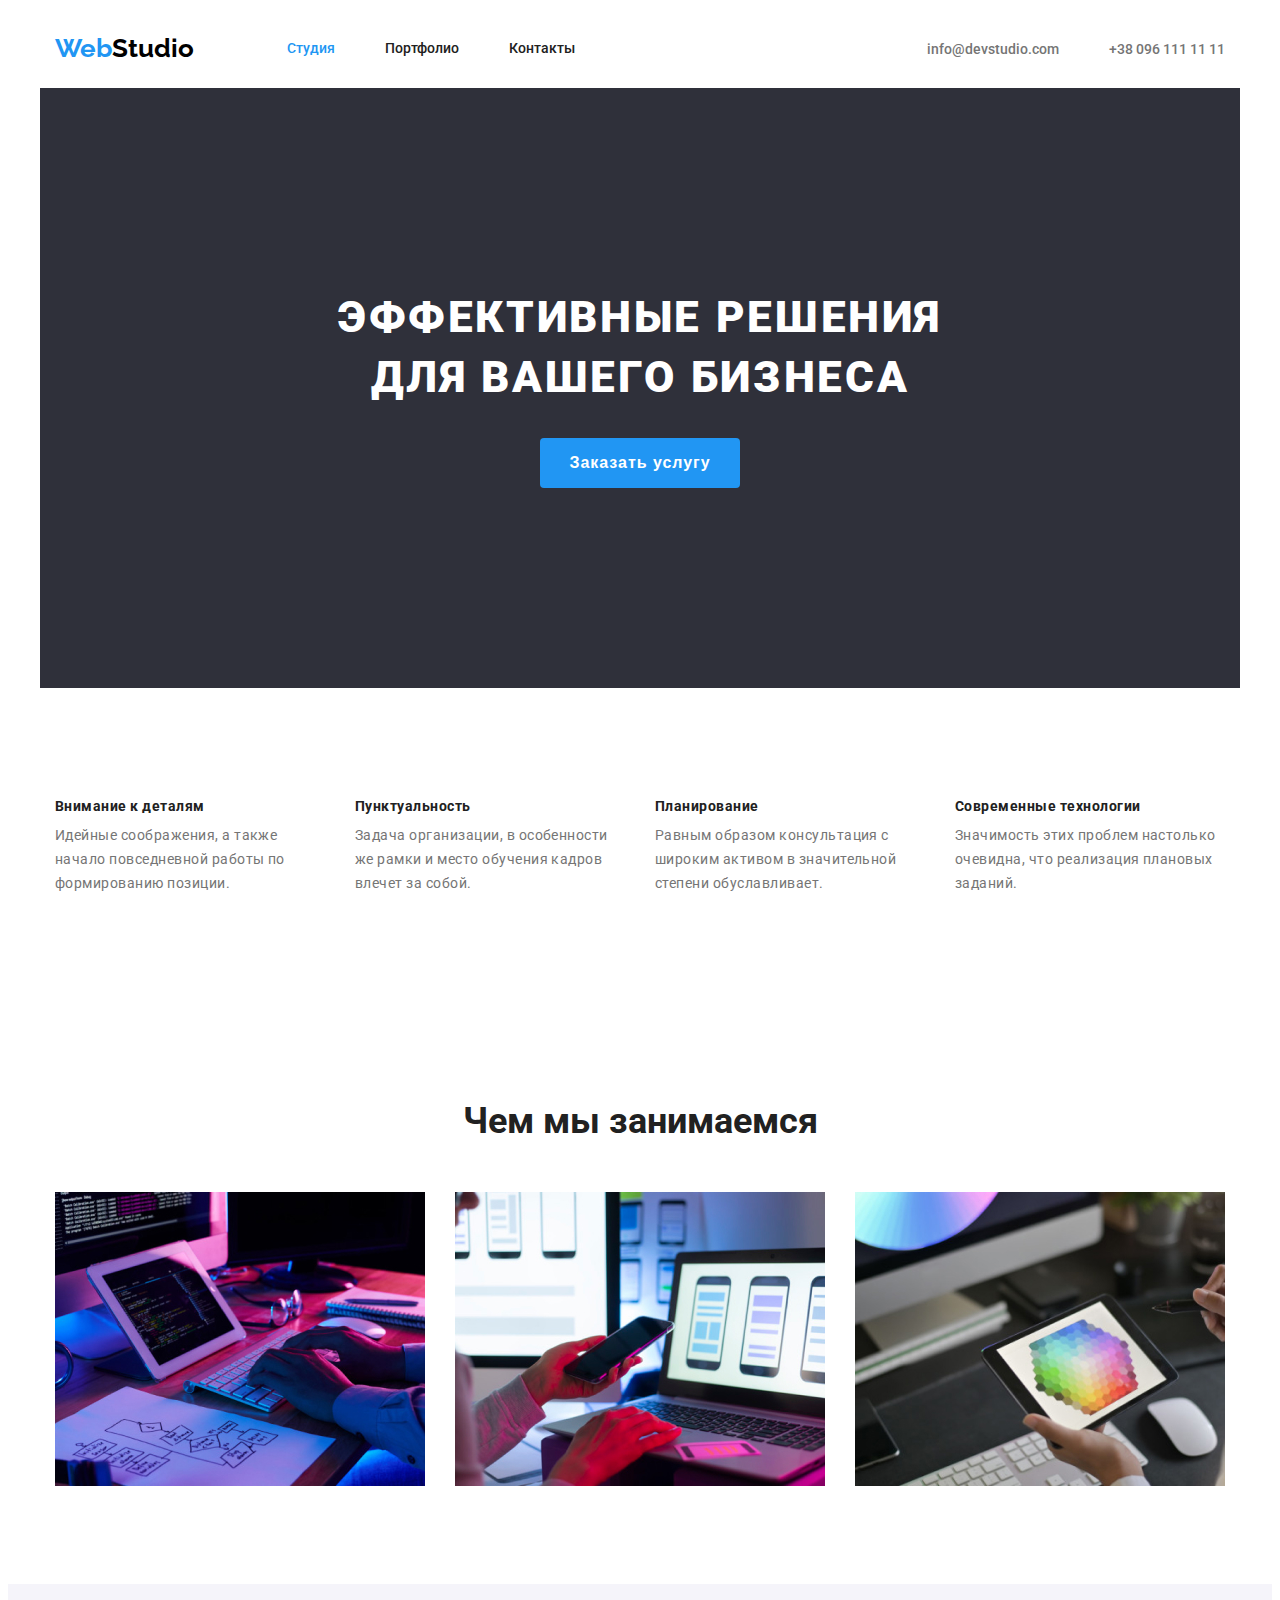
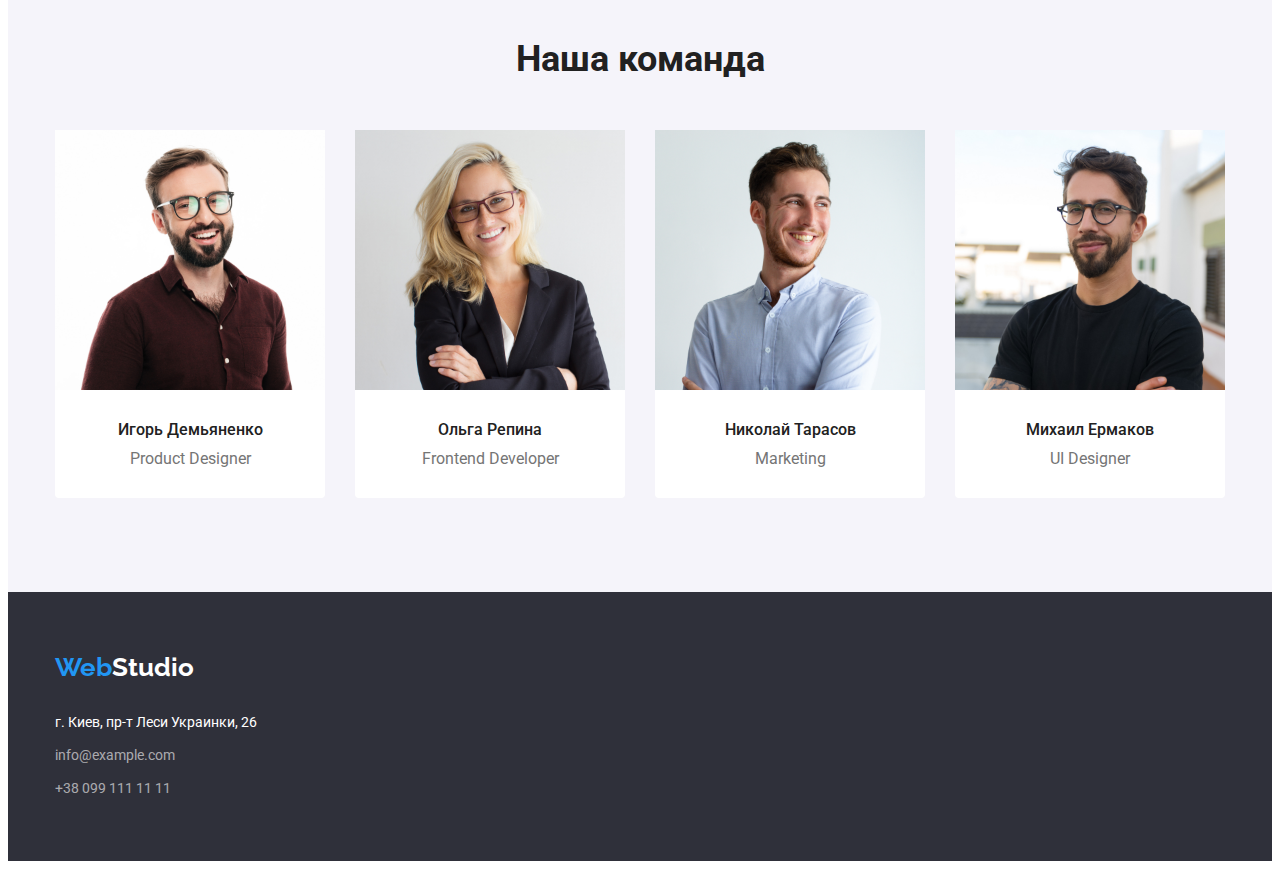
==== index.html @ 8bc93c3b "hw03ver6submit02" ====
<!DOCTYPE html>
<html lang="en">
<head>
    <meta charset="UTF-8">
    <meta name="viewport" content="width=device-width, initial-scale=1.0">
    <title>Document</title>
    <link rel="preconnect" href="https://fonts.gstatic.com">
    <link
        href="https://fonts.googleapis.com/css2?family=Raleway:wght@700&family=Roboto:wght@400;500;700;900&display=swap"
        rel="stylesheet">
    <link rel="stylesheet" href="./css/normalize.css" />
    <link rel="stylesheet" href="./css/styles.css" />
</head>
<body>
 <header>
     <div class="container one">
        <nav class="navbox">      
                <a href="/"><span class="logo-web">Web</span><span class="logo-studio">Studio</span></a>
                <ul class="nav marginzero">
                    <li>
                        <a href="./index.html" class="link-current">
                        Студия
                        </a>
                    </li>
                    <li>
                        <a href="./portfolio.html">
                            Портфолио
                        </a>
                    </li>
                    <li>
                        <a href="">
                            Контакты
                        </a>
                    </li>
                </ul>
                <ul class="nav-mail-tel">
                    <li>
                        <a href="mailto:info@devstudio.com">
                            info@devstudio.com
                        </a>
                    </li>
                    <li>
                        <a href="tel:+380961111111">            
                            +38 096 111 11 11
                        </a>
                    </li>
                </ul>
        </nav>
    </div>
 </header> 
 
 <main>
    <section class="hero centered">
        <div class="container heroorder">
            <h1 class="head-one">Эффективные решения для вашего бизнеса</h1>
            <button class="button-order">
                <span class="order"> Заказать услугу </span>
            </button>
        </div>
    </section>
    <section>
        <div class="container feature">
            <h2 class="hide">
                Особенности
            </h2>
            <ul class="specialty">
                <li class="item">
                    <h3>
                        Внимание к деталям
                    </h3>
                    <p>
                        Идейные соображения, а также начало повседневной работы по формированию позиции.
                    </p>
                </li>
                <li class="item">
                    <h3>
                        Пунктуальность
                    </h3>
                    <p>
                        Задача организации, в особенности же рамки и место обучения кадров влечет за собой.
                    </p>
                </li>
                <li class="item">
                    <h3>
                        Планирование
                    </h3>
                    <p>
                        Равным образом консультация с широким активом в значительной степени обуславливает.
                    </p>
                </li>
                <li class="item">
                    <h3>
                        Современные технологии
                    </h3>
                    <p>
                        Значимость этих проблем настолько очевидна, что реализация плановых заданий.
                    </p>
                </li>
            </ul>
        </div>
    </section>
    <section>
        <div class="container">
            <h2 class="headtwo centered">
                Чем мы занимаемся
            </h2> 
            <ul class="ourwork">
                <li class="item">
                    <img src="./images/img1.jpg" alt="разработка алгоритма" width="370"/>
                </li>
                
                <li class="item">
                    <img src="./images/img2.jpg" alt="интеграция с андроид" width="370"/>
                </li>
                
                <li class="item">
                    <img src="./images/img3.jpg" alt="разработка дизайна" width="370"/>
                </li>
                
            </ul> 
        </div>
    </section>
    <section class="team centered">
        <div class="container divpeople">
            <h2 class="headtwo-team">
                Наша команда
            </h2>
            <ul class="people">
                <li class="item">
                    <img src="./images/people1.jpg" alt="фото Игорь Демьяненко" width="270"/>
                    <h3>Игорь Демьяненко</h3>
                    <p>Product Designer</p>
                </li>
                <li class="item">
                    <img src="./images/people2.jpg" alt="фото Ольга Репина" width="270"/> 
                    <h3>Ольга Репина</h3>
                    <p>Frontend Developer</p>
                </li>
                <li class="item">
                    <img src="./images/people3.jpg" alt="фото Николай Тарасов" width="270"/>
                    <h3>Николай Тарасов</h3>
                    <p>Marketing</p>
                </li>
                <li class="item">
                    <img src="./images/people4.jpg" alt="фото Михаил Ермаков" width="270"/>
                    <h3>Михаил Ермаков</h3>
                    <p>UI Designer</p>
                </li>
            </ul>
        </div>
    </section>
    </main>
    <footer>
        <div class="container">
            <a href="/" class="logo"><span class="logo-web">Web</span><span class="logo-studiotwo">Studio</span></a>
            <address>
                <ul class="address-footer">
                    <li>
                        <a href="#">г. Киев, пр-т Леси Украинки, 26</a>
                    </li>
                    <li>
                        <a class="address-mail-tel" href="mailto:info@example.com">
                            info@example.com
                        </a>
                    </li>
                    <li>
                        <a class="address-mail-tel" href="tel:+380991111111">
                            +38 099 111 11 11
                        </a>
                    </li>
                </ul>
            </address>
        </div>
    </footer>
</body>
</html>
---- css/styles.css ----
:root {
  --primary-text-color: #212121;
  --logo-accent-header: #000000;
  --accent-color: #2196f3;
  --logo-accent-footer: #ffffff;
  --secondary-text-color: #757575;
  --contacts-color-footer: rgba(255, 255, 255, 0.6);
}

/*---tune-up---*/
/** {
          outline: 2px solid tomato;*/
/*---tune-up---*/
body {
  background-color: var(--logo-accent-footer);
  color: var(--logo-accent-header);
  font-family: Roboto, sans-serif;
}
a {
  text-decoration: none;
  font-style: normal;
}
.logo-web,
.logo-studio,
.logo-studiotwo {
  font-family: Raleway, sans-serif;
}
.logo-web {
  font-size: 26px;
  font-weight: 700;
  color: var(--accent-color);
}
.logo-studio {
  font-size: 26px;
  font-weight: 700;
  color: var(--logo-accent-header);
}
.logo-studiotwo {
  font-size: 26px;
  font-weight: 700;
  color: var(--logo-accent-footer);
}
.nav {
  display: block;
  display: flex;
  padding-left: 0;
  margin-left: 93px;
}
.nav a {
  display: block;
  margin-top: 32px;
  margin-bottom: 32px;
}
.link-current .nav-mail-tel {
  font-family: Roboto sans-serif;
  font-style: normal;
  font-weight: 500;
  font-size: 14px;
  line-height: 16px;
  letter-spacing: 0.02em;
}
.navbox > a {
  display: block;
}
.nav li:not(:last-child) {
  margin-right: 50px;
}
.nav-mail-tel {
  margin: 0;
  padding: 0;
  display: flex;
  margin-left: auto;
}
.nav-mail-tel li:not(:last-child) {
  margin-right: 50px;
}
.nav a {
  font-size: 14px;
  font-weight: 500;
  color: var(--primary-text-color);
}
.nav-mail-tel a {
  font-size: 14px;
  font-weight: 500;
  color: var(--secondary-text-color);
}
.nav a:hover {
  color: var(--accent-color);
}
.nav-mail-tel a:hover {
  color: var(--accent-color);
}
ul {
  list-style: none;
}
nav .link-current {
  color: var(--accent-color);
}
.centered {
  text-align: center;
}
.heroorder {
  display: block;
  display: flex;
  height: 600px;
  flex-direction: column;
  background-color: #2f303a;
}
.head-one {
  text-transform: uppercase;
  letter-spacing: 2.64px;
  display: block;
  display: flex;
  flex-direction: column;
  width: 696px;
  height: 120px;
  margin-top: 200px;
  margin-bottom: 0;
  margin-left: auto;
  margin-right: auto;
  font-size: 44px;
  font-weight: 900;
  color: white;
  line-height: 1.36;
}
.order {
  text-align: center;
  font-size: 16px;
  font-weight: 700;
  letter-spacing: 0.06em;
  color: white;
  line-height: 1.88;
}
.button-order {
  display: block;
  background: var(--accent-color);
  border-radius: 4px;
  border: 1px solid transparent;
  padding: 0;
  width: 200px;
  height: 50px;
  margin-left: auto;
  margin-right: auto;
  margin-top: 30px;
}
.feature {
  padding: 94px 215px;
}
.specialty {
  display: flex;
  flex-wrap: wrap;
  letter-spacing: 0.03em;
  margin-left: 15px;
  padding: 0;
}
.specialty .item {
  display: block;
  width: ((100% - 120px) / 4);
  width: 270px;
  margin-right: 30px;
}
.specialty .item:nth-child(4n) {
  margin-right: 0;
}
.specialty h3 {
  font-size: 14px;
  font-weight: 700;
  color: var(--primary-text-color);
  margin-top: 0;
  margin-bottom: 0;
}
.specialty p {
  font-size: 14px;
  font-weight: 400;
  color: var(--secondary-text-color);
  line-height: 1.71;
  margin-top: 10px;
  margin-bottom: 0;
}
.headtwo {
  display: block;
  margin-top: 94px;
  margin-bottom: 0;
  padding: 0;
  font-size: 36px;
  font-weight: 700;
  color: var(--primary-text-color);
}
.headtwo-team {
  display: block;
  margin-top: 94px;
  margin-bottom: 0;
  padding: 54px 0 0 0;
  font-size: 36px;
  font-weight: 700;
  color: var(--primary-text-color);
}
.ourwork {
  display: block;
  display: flex;
  margin: 50px 15px 0 15px;
  padding: 0;
  width: ((100% - 90px) / 3);
}
.ourwork .item {
  display: block;
  margin-right: 30px;
}
.ourwork .item:nth-child(3n) {
  margin-right: 0;
}

.marginzero {
  margin-top: 0;
  margin-bottom: 0;
}

.people {
  display: block;
  display: flex;
  padding: 0 15px;
  margin-top: 50px;
  padding-bottom: 94px;
  flex-wrap: wrap;
  margin-bottom: 0;
}
.people .item {
  display: block;
  display: flex;
  border-radius: 0 0 4px 4px;
  width: 270px;
  flex-direction: column;
  flex-wrap: wrap;
  background-color: var(--logo-accent-footer);
  margin-right: 30px;
}
.people .item:nth-child(4n) {
  margin-right: 0;
}
.people h3 {
  text-align: center;
  font-size: 16px;
  font-weight: 500;
  color: var(--primary-text-color);
  margin-top: 30px;
  margin-bottom: 0;
}
.people p {
  text-align: center;
  font-size: 16px;
  font-weight: 400;
  color: var(--secondary-text-color);
  margin-top: 10px;
  margin-bottom: 30px;
}
.logo {
  display: inline-block;
  margin-top: 60px;
  margin-bottom: 0;
  margin-left: 15px;
}
.address-footer {
  display: inline-block;
  margin-top: 20px;
  margin-bottom: 60px;
  margin-left: 15px;
  padding: 0;
}
.address-footer a {
  font-size: 14px;
  font-weight: 400;
  color: var(--logo-accent-footer);
  line-height: 1.71;
}
.address-footer .address-mail-tel {
  color: var(--contacts-color-footer);
}
.address-footer a:hover {
  color: var(--accent-color);
}
.address-footer li {
  margin-top: 9px;
}
.filter-portfolio ul {
  display: flex;
  justify-content: center;
  padding: 0;
}
.filter-portfolio button {
  margin-right: 8px;
  border-style: none;
  color: var(--primary-text-color);
  background-color: #f5f4fa;
  border-radius: 4px;
  padding: 6px 22px 6px 22px;
  letter-spacing: 0.03em;
}
#last-button {
  margin-right: 0;
}
.filter-portfolio button:hover {
  background-color: var(--accent-color);
  color: var(--logo-accent-footer);
  box-shadow: 0px 3px 1px rgba(0, 0, 0, 0.1), 0px 1px 2px rgba(0, 0, 0, 0.08),
    0px 2px 2px rgba(0, 0, 0, 0.12);
}
.button-portf {
  display: inline-block;
  font-family: Roboto, sans-serif;
  font-size: 16px;
  font-weight: 500;
  line-height: 26px;
  letter-spacing: 0.5px;
}
.hide {
  display: none;
  margin: 0;
}
.portf {
  display: block;
  flex-wrap: wrap;
  margin-top: 34px;
  margin-bottom: 0;
}
.portf-portf {
  padding: 0;
  display: block;
  display: flex;
  flex-wrap: wrap;
  margin: 0 15px 0 15px;
}
.portf-portf .item {
  display: block;
  display: flex;
  width: ((100% -60px) / 3);
  flex-wrap: wrap;
  margin-right: 30px;
  margin-bottom: 30px;
}
.portf-portf .item:nth-child(3n) {
  margin-right: 0;
}
.portf-portf .item:nth-last-child(-n + 3) {
  margin-bottom: 0;
}

.portf-portf h2 {
  font-size: 18px;
  font-weight: 700;
  color: var(--primary-text-color);
  line-height: 2;
  display: block;
  margin-top: 20px;
  margin-bottom: 0;
}
.portf-portf p {
  font-size: 16px;
  font-weight: 400;
  color: var(--secondary-text-color);
  line-height: 1.88;
  display: block;
  margin-top: 4px;
  margin-bottom: 0;
}

a:focus {
  color: var(--accent-color);
}
footer {
  background-color: #2f303a;
}
.team {
  background-color: #f5f4fa;
}
.navbox {
  display: flex;
  padding-left: 15px;
  padding-right: 15px;
  align-items: center;
  justify-content: space-between;
}
.container {
  width: 1200px;
  margin-left: auto;
  margin-right: auto;
  padding-left: 0;
  padding-right: 0;
  /*outline: 2px solid tomato;*/
}
.container .one {
  display: block;
  display: flex;
}
.main {
  margin-top: 94px;
  margin-bottom: 94px;
}
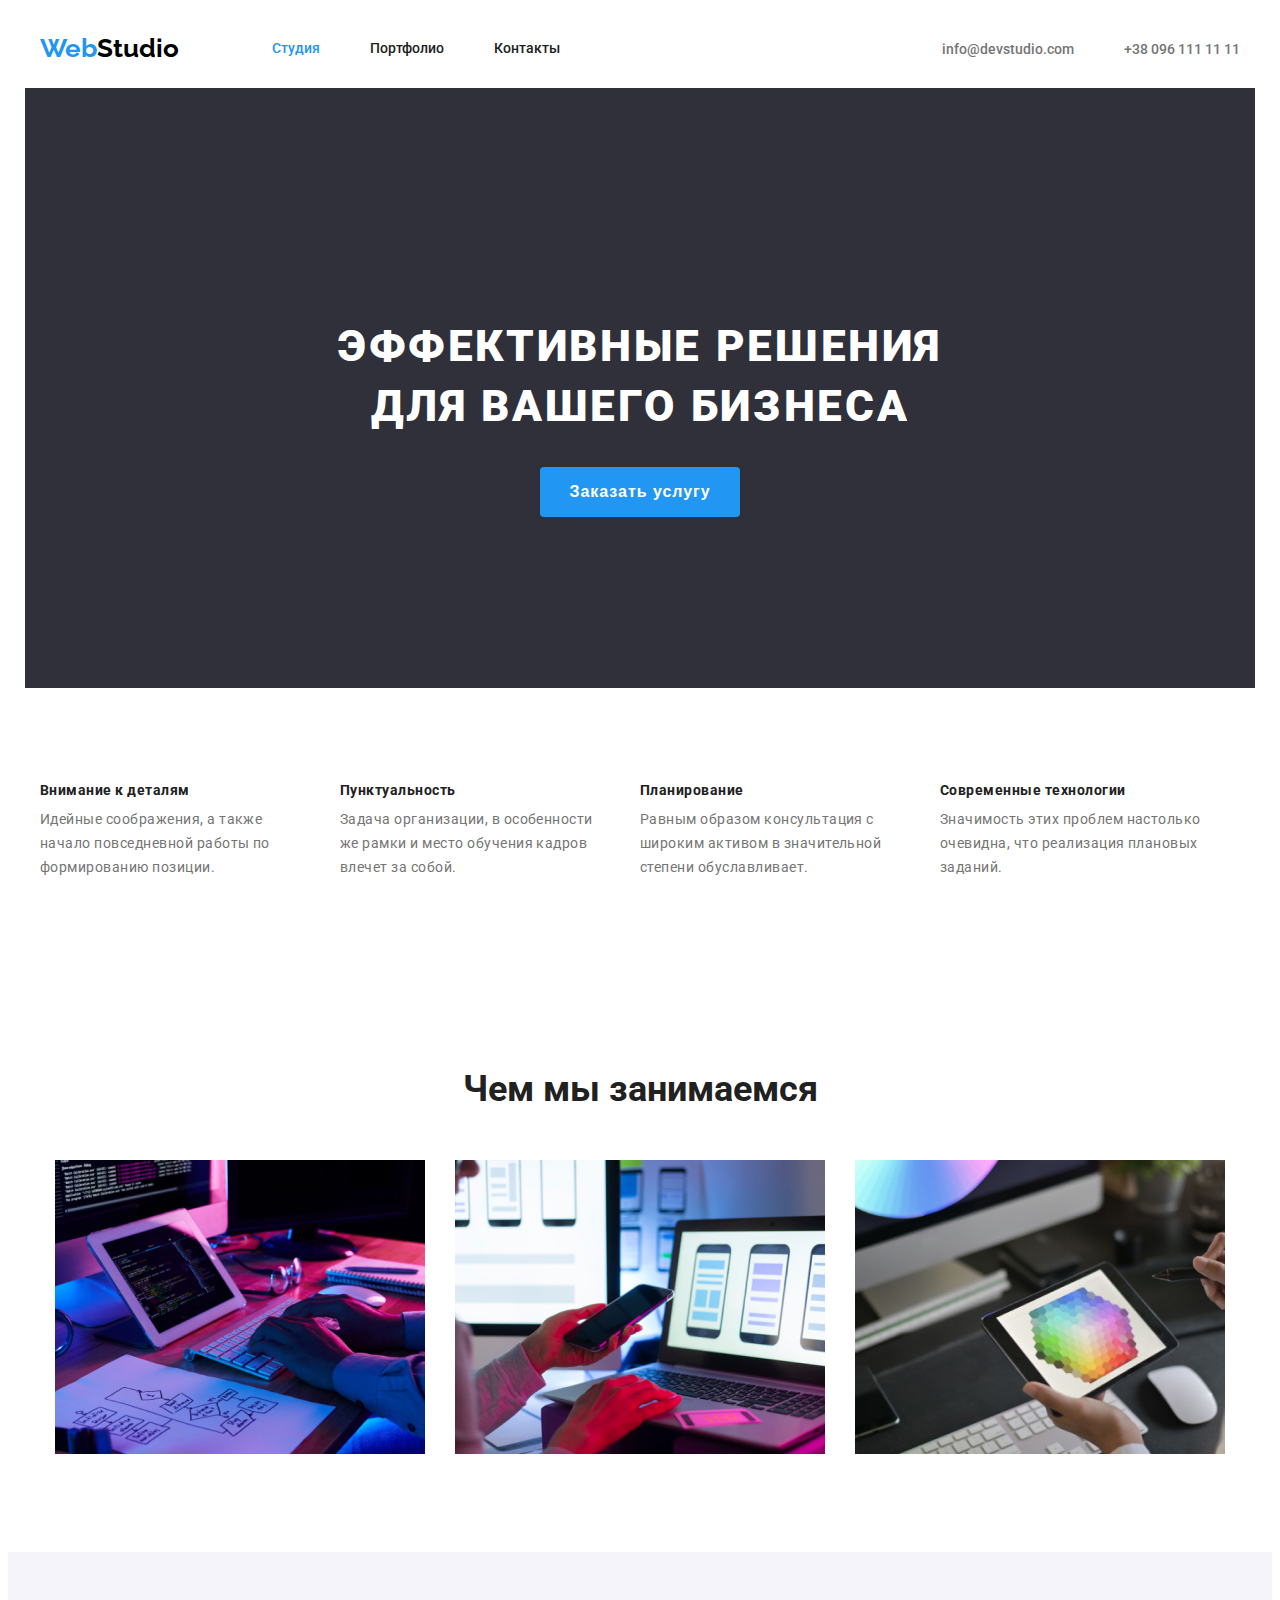
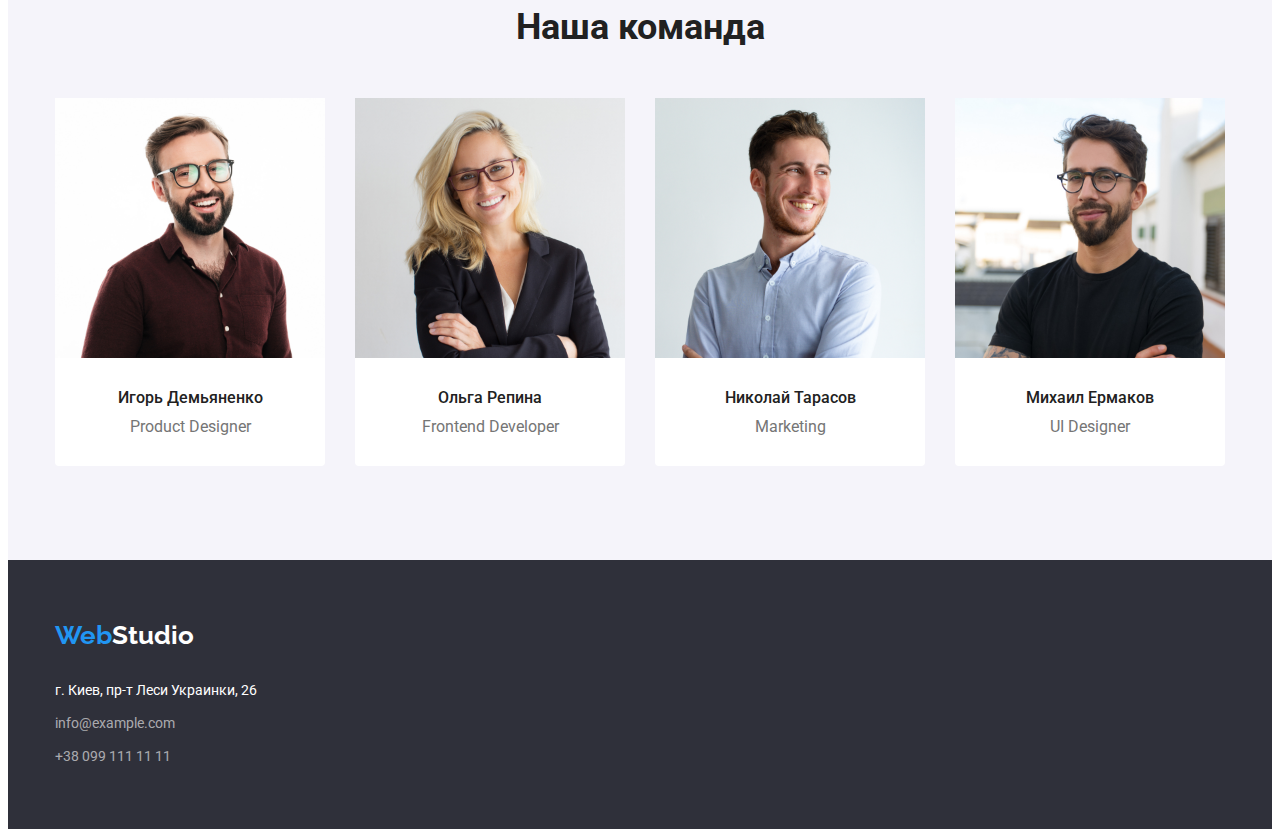
==== commit 856725df: "hw03ver7submit03" ====
--- a/index.html
+++ b/index.html
@@ -54,7 +54,7 @@
         <div class="container heroorder">
             <h1 class="head-one">Эффективные решения для вашего бизнеса</h1>
             <button class="button-order">
-                <span class="order"> Заказать услугу </span>
+               Заказать услугу
             </button>
         </div>
     </section>
--- a/css/styles.css
+++ b/css/styles.css
@@ -48,8 +48,8 @@
 }
 .nav a {
   display: block;
-  margin-top: 32px;
-  margin-bottom: 32px;
+  padding-top: 32px;
+  padding-bottom: 32px;
 }
 .link-current .nav-mail-tel {
   font-family: Roboto sans-serif;
@@ -114,7 +114,7 @@
   flex-direction: column;
   width: 696px;
   height: 120px;
-  margin-top: 200px;
+  padding-top: 200px;
   margin-bottom: 0;
   margin-left: auto;
   margin-right: auto;
@@ -123,16 +123,14 @@
   color: white;
   line-height: 1.36;
 }
-.order {
+.button-order {
+  display: block;
   text-align: center;
   font-size: 16px;
   font-weight: 700;
   letter-spacing: 0.06em;
   color: white;
   line-height: 1.88;
-}
-.button-order {
-  display: block;
   background: var(--accent-color);
   border-radius: 4px;
   border: 1px solid transparent;
@@ -144,13 +142,14 @@
   margin-top: 30px;
 }
 .feature {
-  padding: 94px 215px;
+  padding-top: 94px;
+  padding-bottom: 94px;
 }
 .specialty {
   display: flex;
   flex-wrap: wrap;
   letter-spacing: 0.03em;
-  margin-left: 15px;
+  margin: 0;
   padding: 0;
 }
 .specialty .item {
@@ -374,8 +373,8 @@
 }
 .navbox {
   display: flex;
-  padding-left: 15px;
-  padding-right: 15px;
+  padding-left: 0;
+  padding-right: 0;
   align-items: center;
   justify-content: space-between;
 }
@@ -383,8 +382,8 @@
   width: 1200px;
   margin-left: auto;
   margin-right: auto;
-  padding-left: 0;
-  padding-right: 0;
+  padding-left: 15px;
+  padding-right: 15px;
   /*outline: 2px solid tomato;*/
 }
 .container .one {
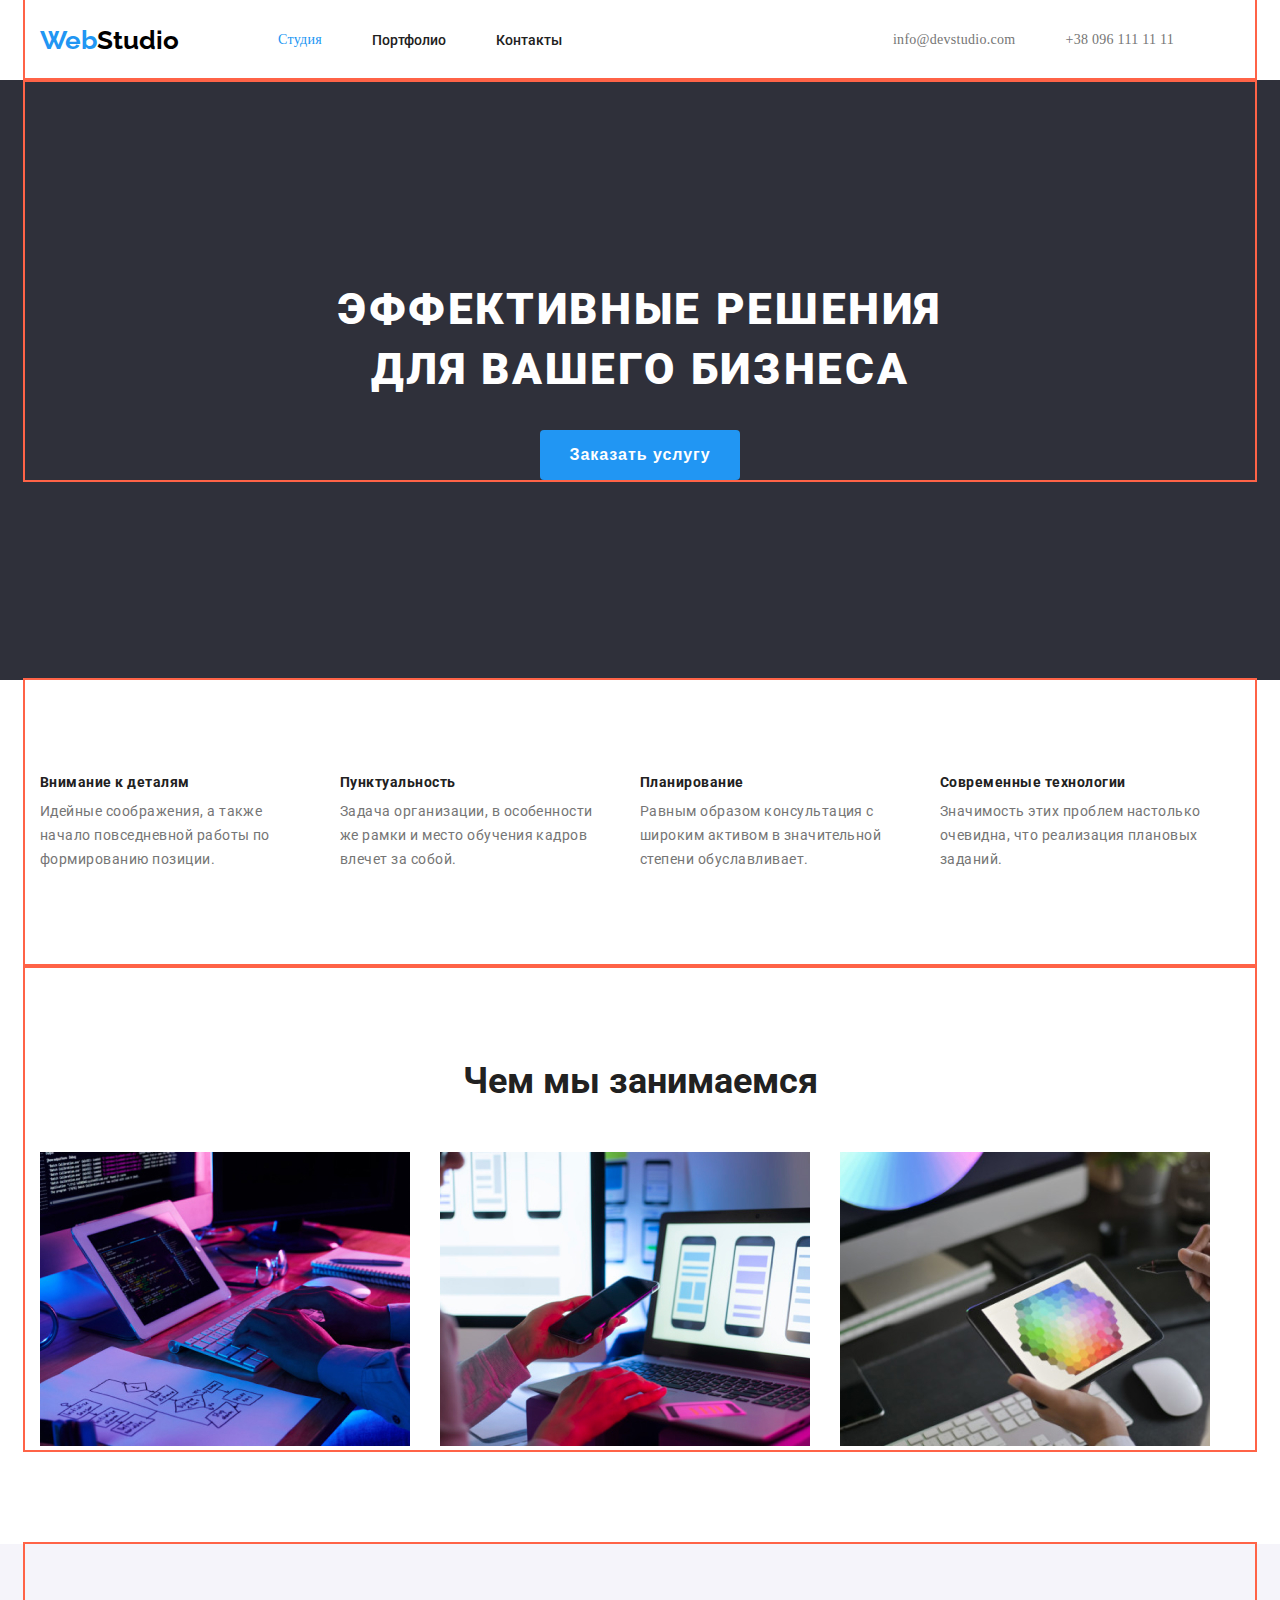
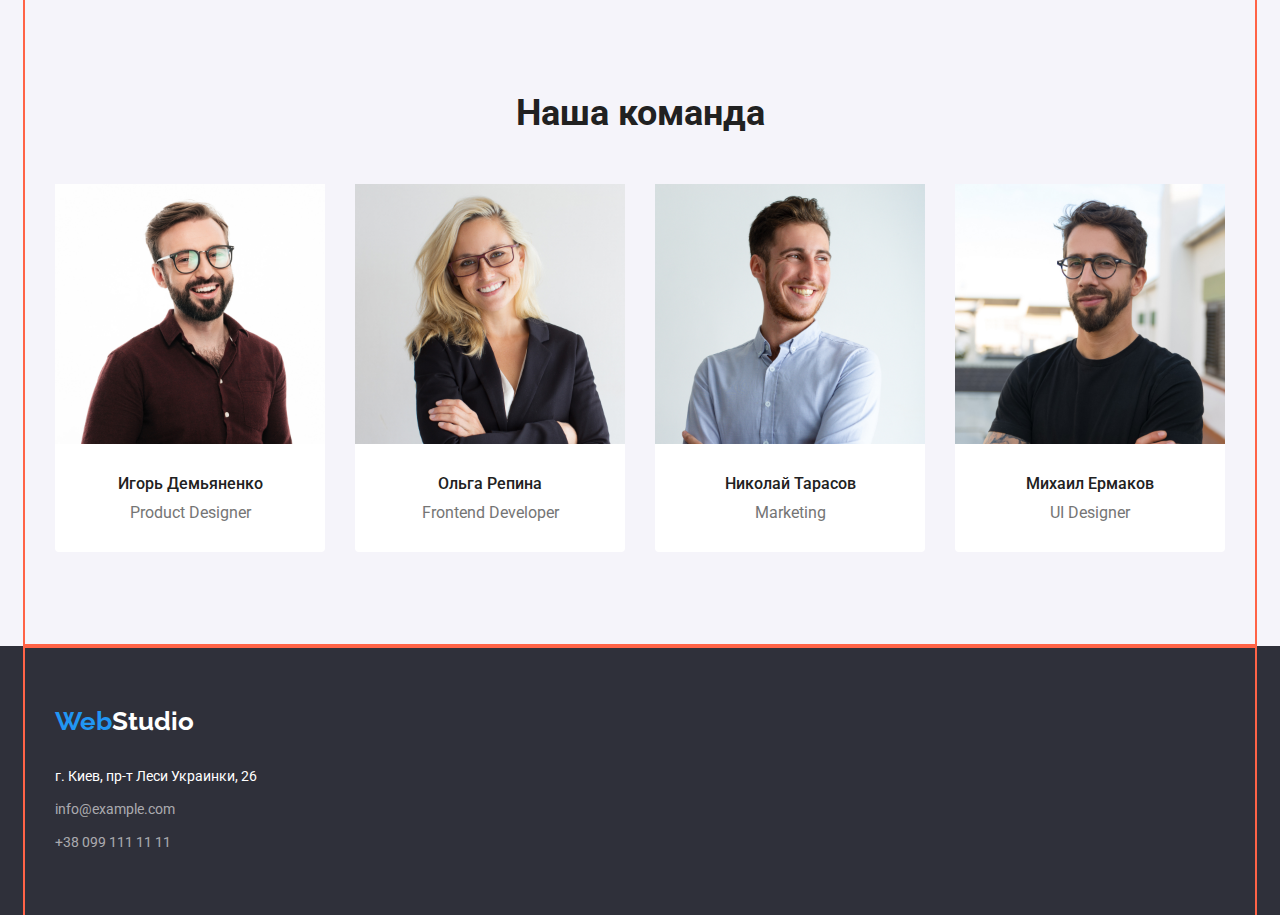
==== commit 6867f0d6: "hw03ver08submit04" ====
--- a/index.html
+++ b/index.html
@@ -14,7 +14,7 @@
 <body>
  <header>
      <div class="container one">
-        <nav class="navbox">      
+            <nav class="navbox">      
                 <a href="/"><span class="logo-web">Web</span><span class="logo-studio">Studio</span></a>
                 <ul class="nav marginzero">
                     <li>
@@ -33,19 +33,19 @@
                         </a>
                     </li>
                 </ul>
-                <ul class="nav-mail-tel">
-                    <li>
-                        <a href="mailto:info@devstudio.com">
-                            info@devstudio.com
-                        </a>
-                    </li>
-                    <li>
-                        <a href="tel:+380961111111">            
-                            +38 096 111 11 11
-                        </a>
-                    </li>
-                </ul>
-        </nav>
+            </nav>
+            <ul class="nav-mail-tel">
+                <li>
+                    <a href="mailto:info@devstudio.com">
+                        info@devstudio.com
+                    </a>
+                </li>
+                <li>
+                    <a href="tel:+380961111111">            
+                        +38 096 111 11 11
+                    </a>
+                </li>
+            </ul>
     </div>
  </header> 
  
@@ -100,7 +100,7 @@
         </div>
     </section>
     <section>
-        <div class="container">
+        <div class="container headtwo-div"> 
             <h2 class="headtwo centered">
                 Чем мы занимаемся
             </h2> 
--- a/css/styles.css
+++ b/css/styles.css
@@ -15,6 +15,7 @@
   background-color: var(--logo-accent-footer);
   color: var(--logo-accent-header);
   font-family: Roboto, sans-serif;
+  margin: 0;
 }
 a {
   text-decoration: none;
@@ -43,6 +44,8 @@
 .nav {
   display: block;
   display: flex;
+  /*width: 294px;
+  height: 16px;*/
   padding-left: 0;
   margin-left: 93px;
 }
@@ -51,25 +54,31 @@
   padding-top: 32px;
   padding-bottom: 32px;
 }
-.link-current .nav-mail-tel {
+.link-current,
+.nav-mail-tel {
   font-family: Roboto sans-serif;
   font-style: normal;
   font-weight: 500;
   font-size: 14px;
   line-height: 16px;
   letter-spacing: 0.02em;
+  margin-left: 0px;
 }
 .navbox > a {
   display: block;
+  width: 145px;
+  height: 31px;
 }
 .nav li:not(:last-child) {
   margin-right: 50px;
 }
 .nav-mail-tel {
-  margin: 0;
-  padding: 0;
-  display: flex;
-  margin-left: auto;
+  display: block;
+  display: flex;
+  width: 294px;
+  height: 16px;
+  margin-left: 331px;
+  padding: 0;
 }
 .nav-mail-tel li:not(:last-child) {
   margin-right: 50px;
@@ -100,21 +109,18 @@
   text-align: center;
 }
 .heroorder {
-  display: block;
-  display: flex;
+  padding-top: 200px;
+}
+.hero {
   height: 600px;
-  flex-direction: column;
   background-color: #2f303a;
 }
 .head-one {
   text-transform: uppercase;
   letter-spacing: 2.64px;
-  display: block;
-  display: flex;
-  flex-direction: column;
-  width: 696px;
-  height: 120px;
-  padding-top: 200px;
+  max-width: 696px;
+  /*padding-top: 200px;*/
+  margin-top: 0;
   margin-bottom: 0;
   margin-left: auto;
   margin-right: auto;
@@ -178,16 +184,19 @@
 }
 .headtwo {
   display: block;
-  margin-top: 94px;
+  margin-top: 0;
   margin-bottom: 0;
   padding: 0;
   font-size: 36px;
   font-weight: 700;
   color: var(--primary-text-color);
 }
+.headtwo-div {
+  padding-top: 94px;
+}
 .headtwo-team {
   display: block;
-  margin-top: 94px;
+  margin-top: 0;
   margin-bottom: 0;
   padding: 54px 0 0 0;
   font-size: 36px;
@@ -197,7 +206,7 @@
 .ourwork {
   display: block;
   display: flex;
-  margin: 50px 15px 0 15px;
+  margin: 50px 0 0 0;
   padding: 0;
   width: ((100% - 90px) / 3);
 }
@@ -213,7 +222,10 @@
   margin-top: 0;
   margin-bottom: 0;
 }
-
+.divpeople {
+  padding-top: 94px;
+  margin-top: 94px;
+}
 .people {
   display: block;
   display: flex;
@@ -372,11 +384,13 @@
   background-color: #f5f4fa;
 }
 .navbox {
-  display: flex;
+  display: block;
+  display: flex;
+  flex-direction: row;
   padding-left: 0;
   padding-right: 0;
   align-items: center;
-  justify-content: space-between;
+  /*justify-content: space-between;*/
 }
 .container {
   width: 1200px;
@@ -384,11 +398,13 @@
   margin-right: auto;
   padding-left: 15px;
   padding-right: 15px;
-  /*outline: 2px solid tomato;*/
-}
-.container .one {
-  display: block;
-  display: flex;
+  outline: 2px solid tomato;
+}
+.one {
+  display: block;
+  display: flex;
+  flex-direction: row;
+  align-items: center;
 }
 .main {
   margin-top: 94px;
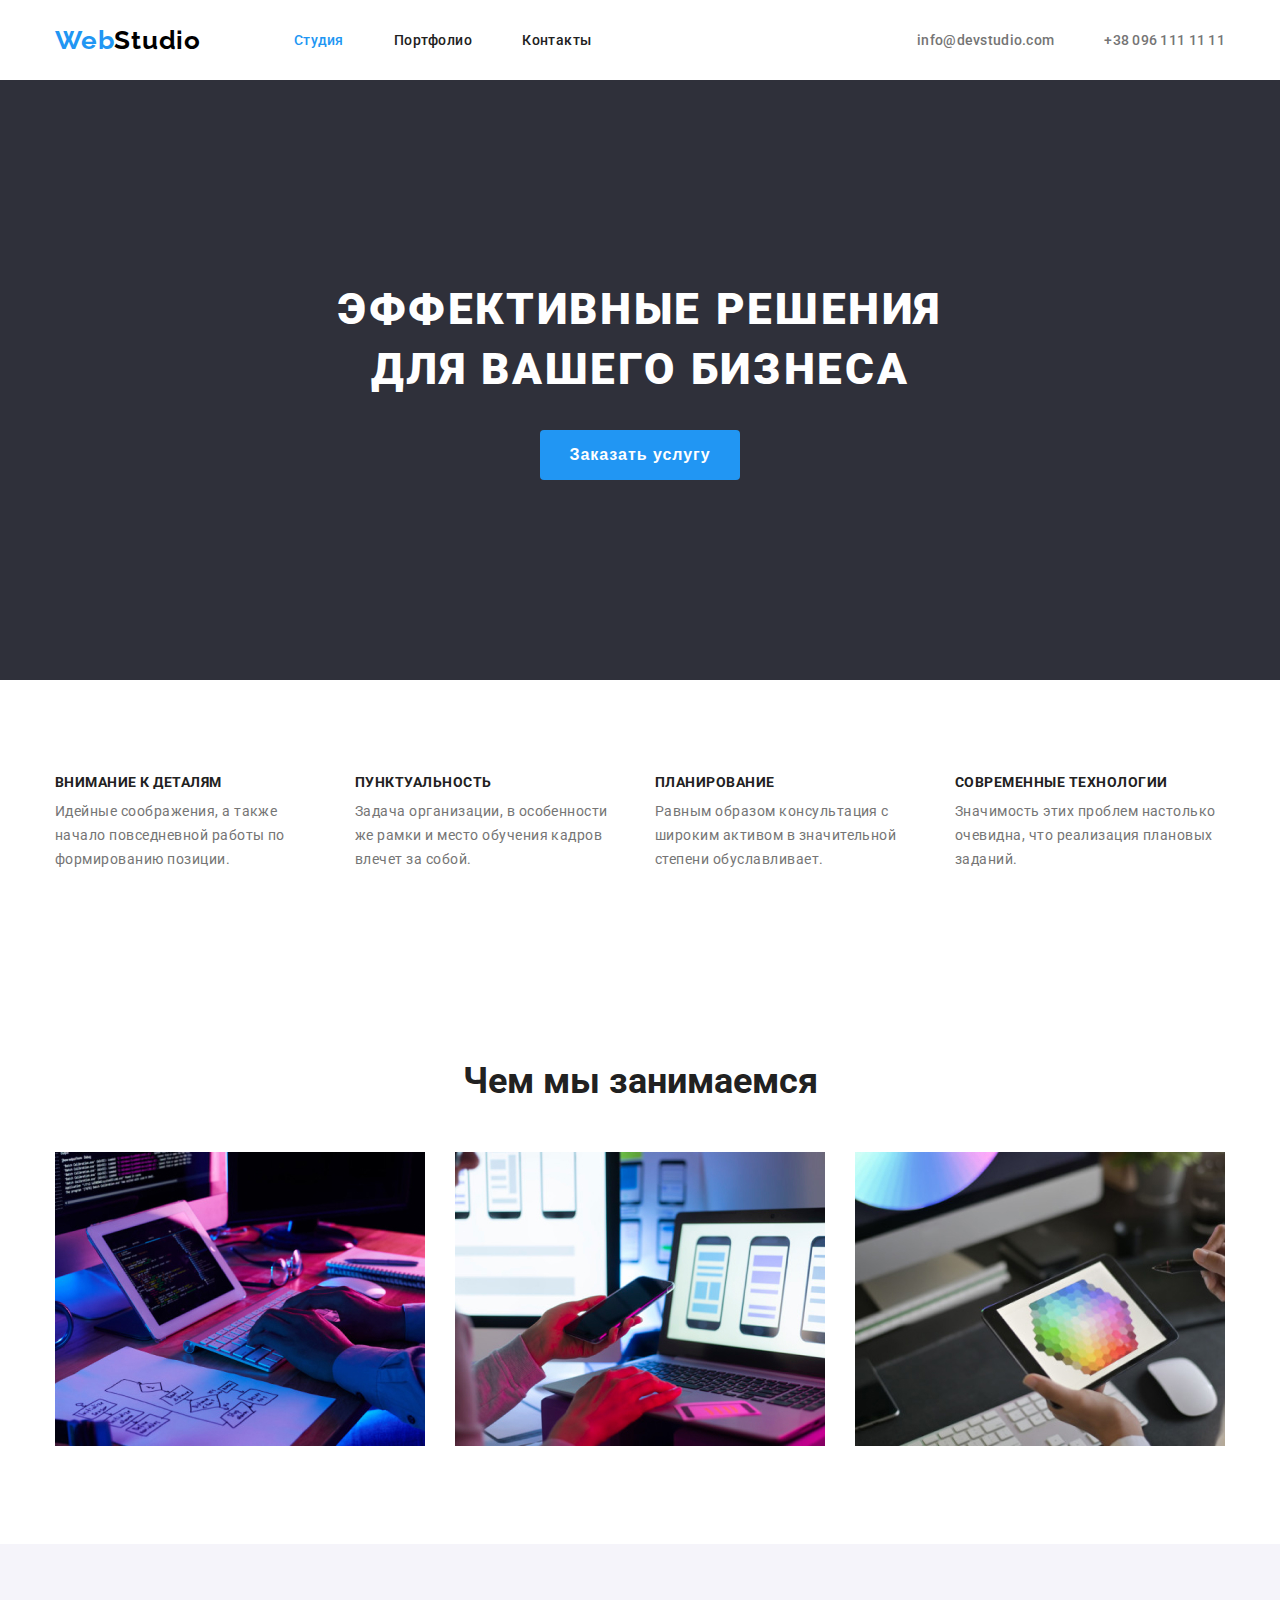
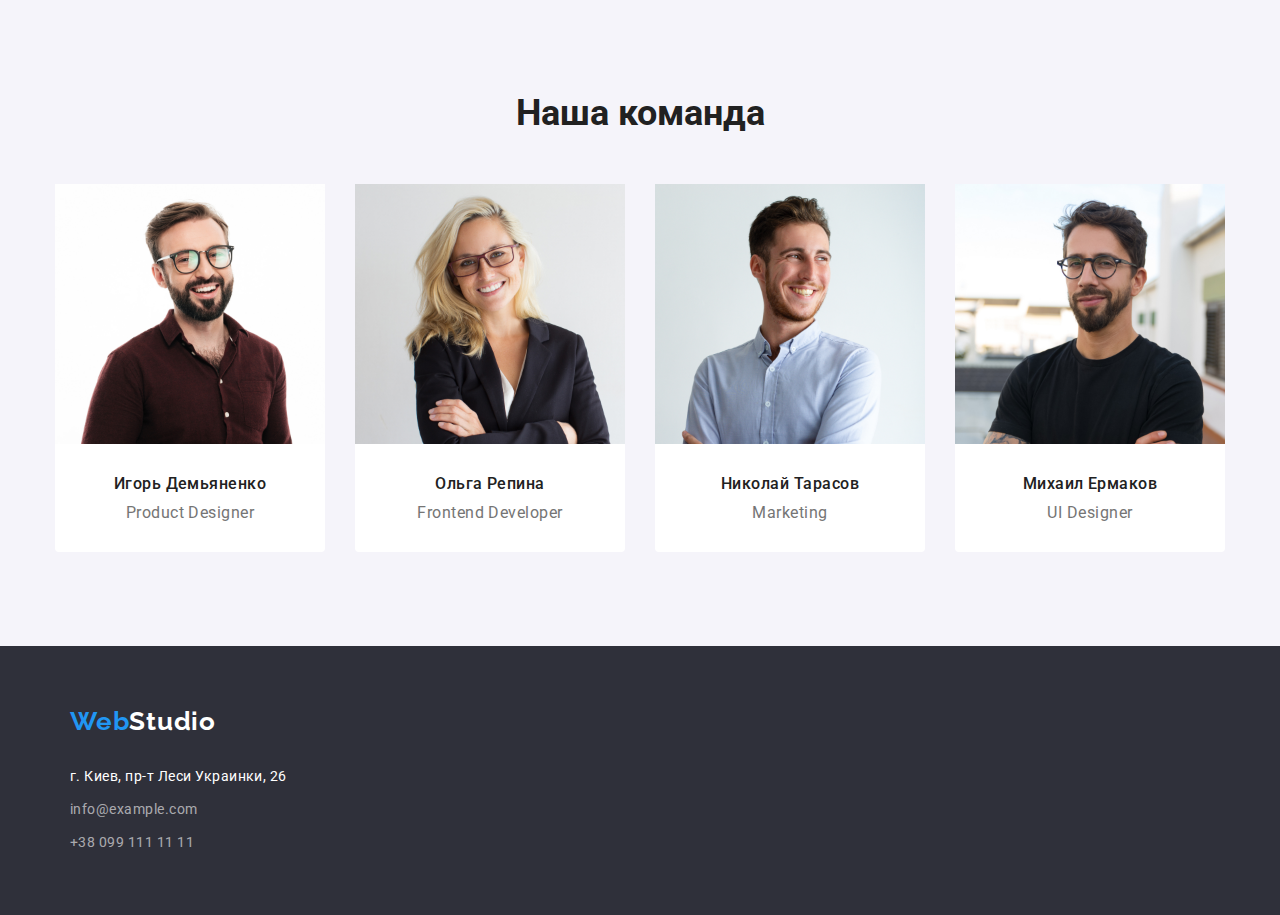
==== commit 61e85ff1: "hw03ver09submit05" ====
--- a/index.html
+++ b/index.html
@@ -34,19 +34,19 @@
                     </li>
                 </ul>
             </nav>
-            <ul class="nav-mail-tel">
-                <li>
-                    <a href="mailto:info@devstudio.com">
-                        info@devstudio.com
-                    </a>
-                </li>
-                <li>
-                    <a href="tel:+380961111111">            
-                        +38 096 111 11 11
-                    </a>
-                </li>
-            </ul>
-    </div>
+                <ul class="nav-mail-tel">
+                    <li>
+                        <a href="mailto:info@devstudio.com">
+                            info@devstudio.com
+                        </a>
+                    </li>
+                    <li>
+                        <a href="tel:+380961111111">            
+                            +38 096 111 11 11
+                        </a>
+                    </li>
+                </ul>
+     </div>
  </header> 
  
  <main>
--- a/css/styles.css
+++ b/css/styles.css
@@ -8,7 +8,7 @@
 }
 
 /*---tune-up---*/
-/** {
+/* {
           outline: 2px solid tomato;*/
 /*---tune-up---*/
 body {
@@ -25,6 +25,7 @@
 .logo-studio,
 .logo-studiotwo {
   font-family: Raleway, sans-serif;
+  letter-spacing: 0.03em;
 }
 .logo-web {
   font-size: 26px;
@@ -48,6 +49,7 @@
   height: 16px;*/
   padding-left: 0;
   margin-left: 93px;
+  letter-spacing: 0.03em;
 }
 .nav a {
   display: block;
@@ -56,7 +58,7 @@
 }
 .link-current,
 .nav-mail-tel {
-  font-family: Roboto sans-serif;
+  font-family: Roboto, sans-serif;
   font-style: normal;
   font-weight: 500;
   font-size: 14px;
@@ -64,20 +66,16 @@
   letter-spacing: 0.02em;
   margin-left: 0px;
 }
-.navbox > a {
-  display: block;
-  width: 145px;
-  height: 31px;
-}
 .nav li:not(:last-child) {
   margin-right: 50px;
 }
 .nav-mail-tel {
   display: block;
   display: flex;
-  width: 294px;
-  height: 16px;
-  margin-left: 331px;
+  letter-spacing: 0.02em;
+  margin-left: auto;
+  margin-top: 0;
+  margin-bottom: 0;
   padding: 0;
 }
 .nav-mail-tel li:not(:last-child) {
@@ -110,6 +108,7 @@
 }
 .heroorder {
   padding-top: 200px;
+  letter-spacing: 0.06em;
 }
 .hero {
   height: 600px;
@@ -150,6 +149,7 @@
 .feature {
   padding-top: 94px;
   padding-bottom: 94px;
+  letter-spacing: 0.03em;
 }
 .specialty {
   display: flex;
@@ -173,6 +173,7 @@
   color: var(--primary-text-color);
   margin-top: 0;
   margin-bottom: 0;
+  text-transform: uppercase;
 }
 .specialty p {
   font-size: 14px;
@@ -208,10 +209,11 @@
   display: flex;
   margin: 50px 0 0 0;
   padding: 0;
+}
+.ourwork .item {
+  display: block;
+  box-sizing: border-box;
   width: ((100% - 90px) / 3);
-}
-.ourwork .item {
-  display: block;
   margin-right: 30px;
 }
 .ourwork .item:nth-child(3n) {
@@ -229,15 +231,17 @@
 .people {
   display: block;
   display: flex;
-  padding: 0 15px;
+  padding: 0 0 94px 0;
   margin-top: 50px;
   padding-bottom: 94px;
   flex-wrap: wrap;
   margin-bottom: 0;
+  letter-spacing: 0.03em;
 }
 .people .item {
   display: block;
   display: flex;
+  box-sizing: border-box;
   border-radius: 0 0 4px 4px;
   width: 270px;
   flex-direction: column;
@@ -272,6 +276,7 @@
 }
 .address-footer {
   display: inline-block;
+  letter-spacing: 0.03em;
   margin-top: 20px;
   margin-bottom: 60px;
   margin-left: 15px;
@@ -321,7 +326,7 @@
   font-size: 16px;
   font-weight: 500;
   line-height: 26px;
-  letter-spacing: 0.5px;
+  letter-spacing: 0.03px;
 }
 .hide {
   display: none;
@@ -338,11 +343,12 @@
   display: block;
   display: flex;
   flex-wrap: wrap;
-  margin: 0 15px 0 15px;
+  margin: 0 0 0 0;
 }
 .portf-portf .item {
   display: block;
   display: flex;
+  box-sizing: border-box;
   width: ((100% -60px) / 3);
   flex-wrap: wrap;
   margin-right: 30px;
@@ -363,6 +369,7 @@
   display: block;
   margin-top: 20px;
   margin-bottom: 0;
+  letter-spacing: 0.06em;
 }
 .portf-portf p {
   font-size: 16px;
@@ -372,6 +379,7 @@
   display: block;
   margin-top: 4px;
   margin-bottom: 0;
+  letter-spacing: 0.03em;
 }
 
 a:focus {
@@ -393,12 +401,12 @@
   /*justify-content: space-between;*/
 }
 .container {
-  width: 1200px;
+  width: 1170px;
   margin-left: auto;
   margin-right: auto;
   padding-left: 15px;
   padding-right: 15px;
-  outline: 2px solid tomato;
+  /*outline: 2px solid tomato;*/
 }
 .one {
   display: block;
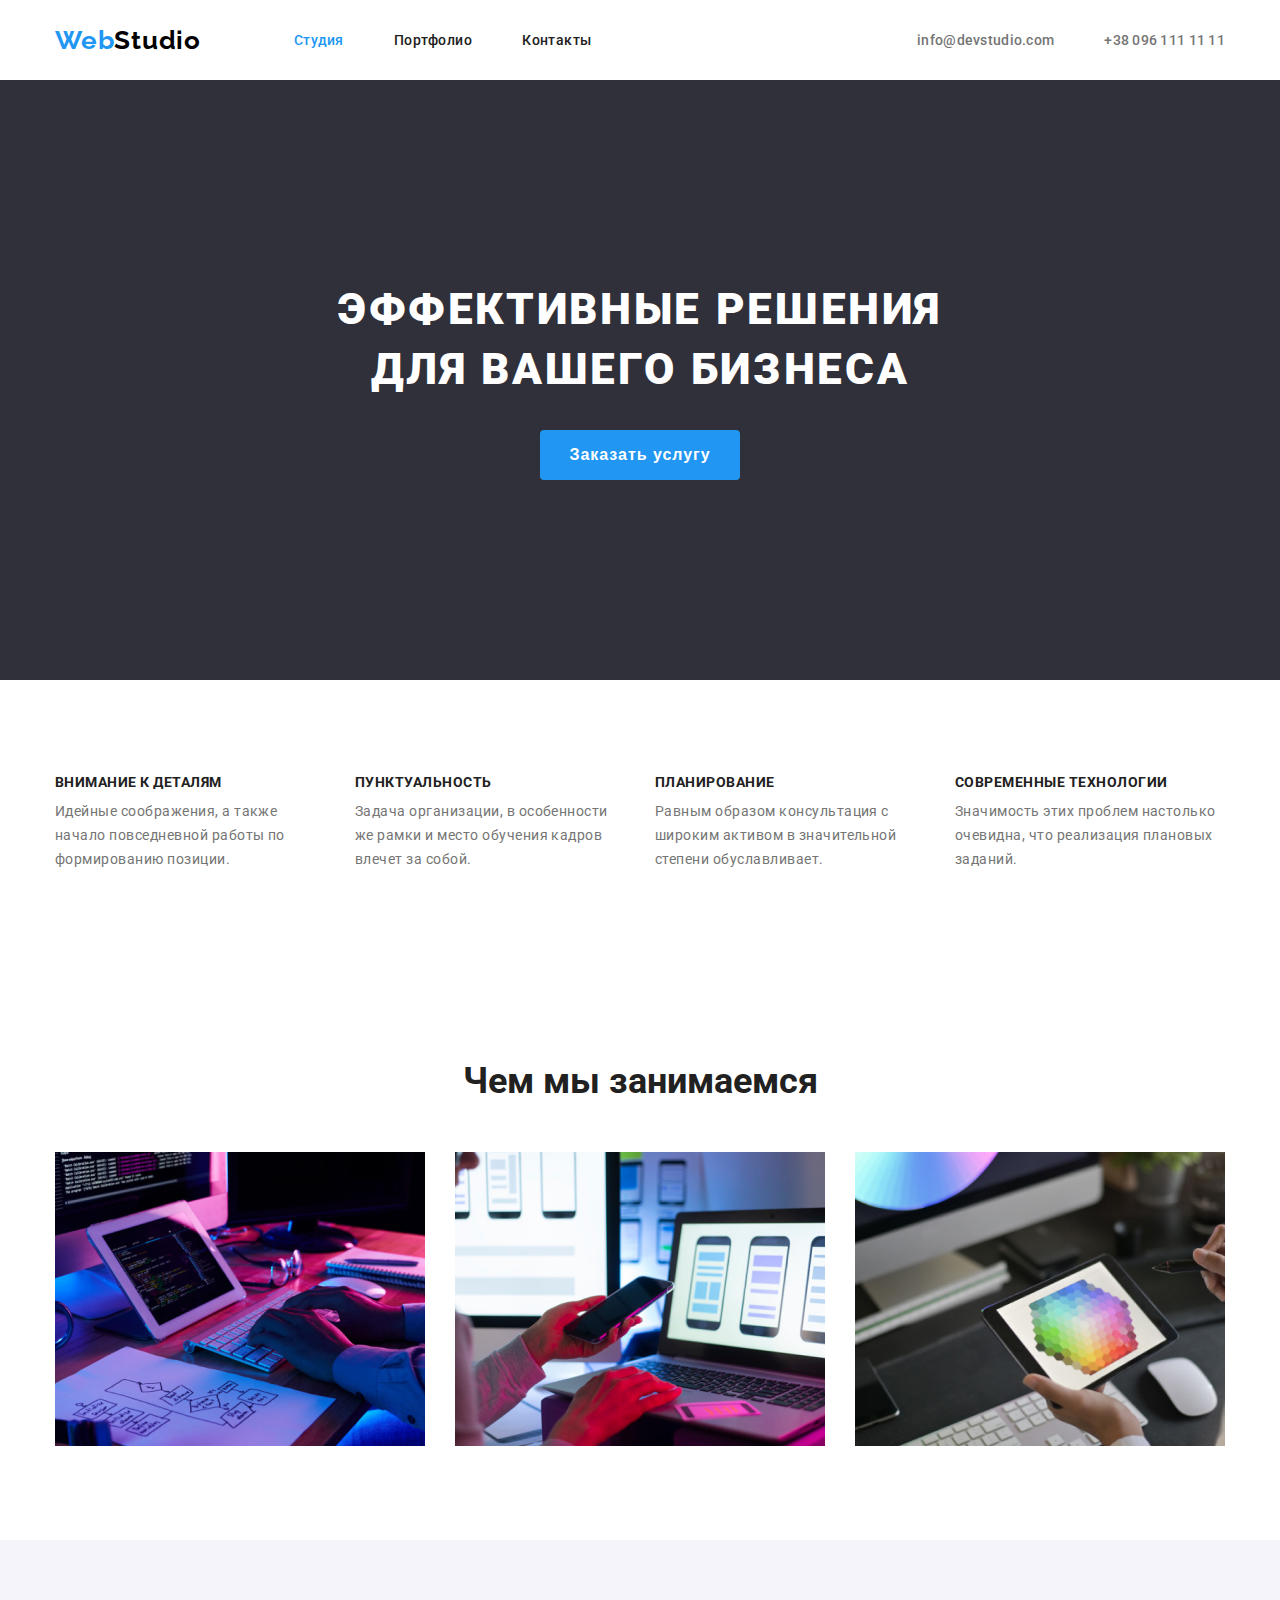
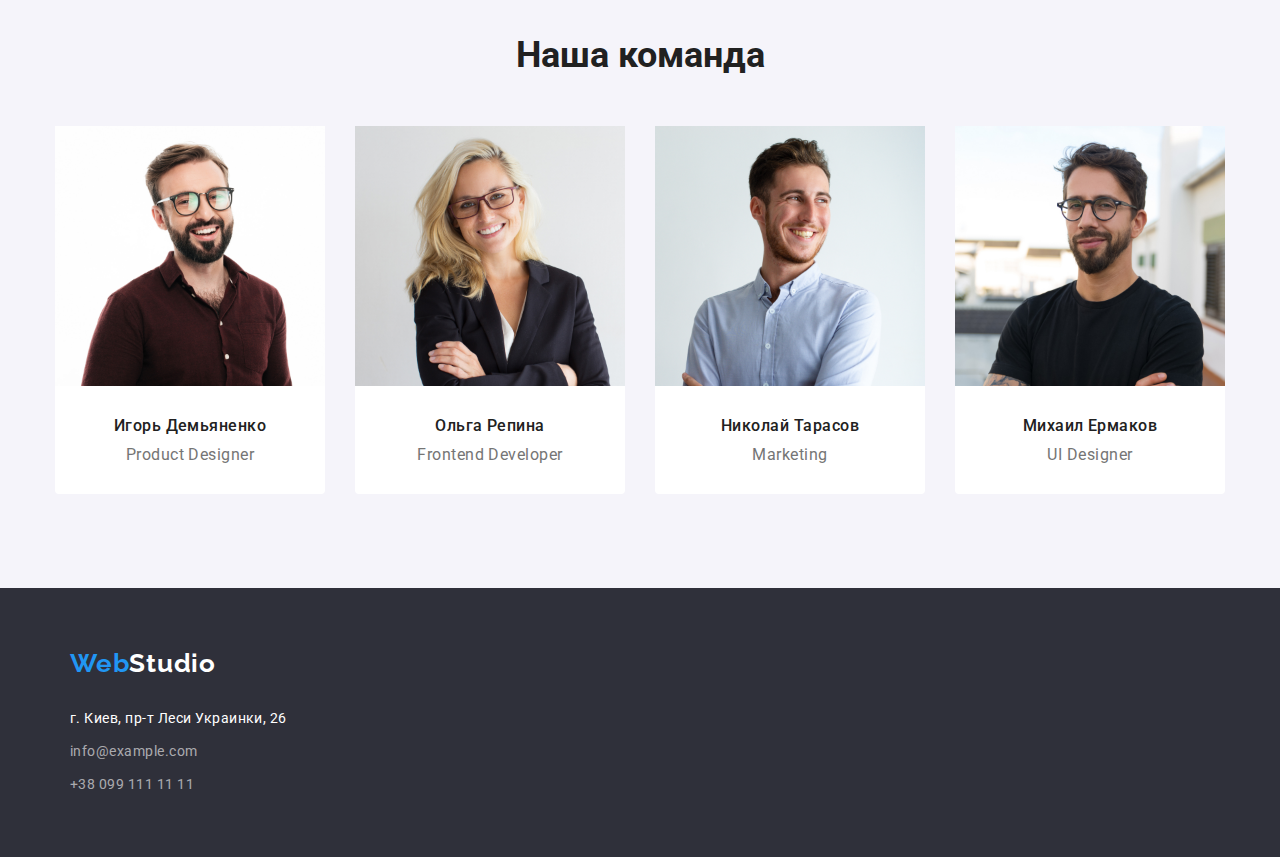
==== commit 71b527cc: "hw03ver10submit06" ====
--- a/index.html
+++ b/index.html
@@ -128,23 +128,31 @@
             <ul class="people">
                 <li class="item">
                     <img src="./images/people1.jpg" alt="фото Игорь Демьяненко" width="270"/>
-                    <h3>Игорь Демьяненко</h3>
-                    <p>Product Designer</p>
+                    <div class="name-team">
+                        <h3>Игорь Демьяненко</h3>
+                        <p>Product Designer</p>
+                    </div>
                 </li>
                 <li class="item">
                     <img src="./images/people2.jpg" alt="фото Ольга Репина" width="270"/> 
-                    <h3>Ольга Репина</h3>
-                    <p>Frontend Developer</p>
+                    <div class="name-team">
+                        <h3>Ольга Репина</h3>
+                        <p>Frontend Developer</p>
+                    </div>
                 </li>
                 <li class="item">
                     <img src="./images/people3.jpg" alt="фото Николай Тарасов" width="270"/>
-                    <h3>Николай Тарасов</h3>
-                    <p>Marketing</p>
+                    <div class="name-team">
+                        <h3>Николай Тарасов</h3>
+                        <p>Marketing</p>
+                    </div>
                 </li>
                 <li class="item">
                     <img src="./images/people4.jpg" alt="фото Михаил Ермаков" width="270"/>
-                    <h3>Михаил Ермаков</h3>
-                    <p>UI Designer</p>
+                    <div class="name-team">
+                        <h3>Михаил Ермаков</h3>
+                        <p>UI Designer</p>
+                    </div>
                 </li>
             </ul>
         </div>
--- a/css/styles.css
+++ b/css/styles.css
@@ -5,6 +5,11 @@
   --logo-accent-footer: #ffffff;
   --secondary-text-color: #757575;
   --contacts-color-footer: rgba(255, 255, 255, 0.6);
+}
+*,
+*::before,
+*::after {
+  box-sizing: border-box;
 }
 
 /*---tune-up---*/
@@ -17,6 +22,9 @@
   font-family: Roboto, sans-serif;
   margin: 0;
 }
+img {
+  display: block;
+}
 a {
   text-decoration: none;
   font-style: normal;
@@ -108,6 +116,7 @@
 }
 .heroorder {
   padding-top: 200px;
+  padding-bottom: 200px;
   letter-spacing: 0.06em;
 }
 .hero {
@@ -194,12 +203,12 @@
 }
 .headtwo-div {
   padding-top: 94px;
+  padding-bottom: 94px;
 }
 .headtwo-team {
   display: block;
   margin-top: 0;
   margin-bottom: 0;
-  padding: 54px 0 0 0;
   font-size: 36px;
   font-weight: 700;
   color: var(--primary-text-color);
@@ -226,14 +235,15 @@
 }
 .divpeople {
   padding-top: 94px;
-  margin-top: 94px;
+  padding-bottom: 94px;
+  margin-top: 0;
 }
 .people {
   display: block;
   display: flex;
-  padding: 0 0 94px 0;
+  padding: 0;
   margin-top: 50px;
-  padding-bottom: 94px;
+  padding-bottom: 0;
   flex-wrap: wrap;
   margin-bottom: 0;
   letter-spacing: 0.03em;
@@ -252,12 +262,16 @@
 .people .item:nth-child(4n) {
   margin-right: 0;
 }
+.name-team {
+  padding-top: 30px;
+  padding-bottom: 30px;
+}
 .people h3 {
   text-align: center;
   font-size: 16px;
   font-weight: 500;
   color: var(--primary-text-color);
-  margin-top: 30px;
+  margin-top: 0;
   margin-bottom: 0;
 }
 .people p {
@@ -266,7 +280,7 @@
   font-weight: 400;
   color: var(--secondary-text-color);
   margin-top: 10px;
-  margin-bottom: 30px;
+  margin-bottom: 0;
 }
 .logo {
   display: inline-block;
@@ -347,9 +361,8 @@
 }
 .portf-portf .item {
   display: block;
-  display: flex;
-  box-sizing: border-box;
   width: ((100% -60px) / 3);
+  height: 404px;
   flex-wrap: wrap;
   margin-right: 30px;
   margin-bottom: 30px;
@@ -361,14 +374,23 @@
   margin-bottom: 0;
 }
 
+.product {
+  display: block;
+  width: 370px;
+  height: 110px;
+  padding: 20px 24px;
+  border-bottom: 1px solid #eeeeee;
+  border-right: 1px solid #eeeeee;
+  border-left: 1px solid #eeeeee;
+}
 .portf-portf h2 {
   font-size: 18px;
   font-weight: 700;
   color: var(--primary-text-color);
   line-height: 2;
-  display: block;
-  margin-top: 20px;
-  margin-bottom: 0;
+  /*display: block;*/
+  margin-top: 0;
+  margin-bottom: 4px;
   letter-spacing: 0.06em;
 }
 .portf-portf p {
@@ -376,8 +398,8 @@
   font-weight: 400;
   color: var(--secondary-text-color);
   line-height: 1.88;
-  display: block;
-  margin-top: 4px;
+  /*display: block;*/
+  margin-top: 0;
   margin-bottom: 0;
   letter-spacing: 0.03em;
 }
@@ -401,7 +423,7 @@
   /*justify-content: space-between;*/
 }
 .container {
-  width: 1170px;
+  width: 1200px;
   margin-left: auto;
   margin-right: auto;
   padding-left: 15px;
@@ -415,6 +437,6 @@
   align-items: center;
 }
 .main {
-  margin-top: 94px;
-  margin-bottom: 94px;
-}
+  padding-top: 94px;
+  padding-bottom: 94px;
+}
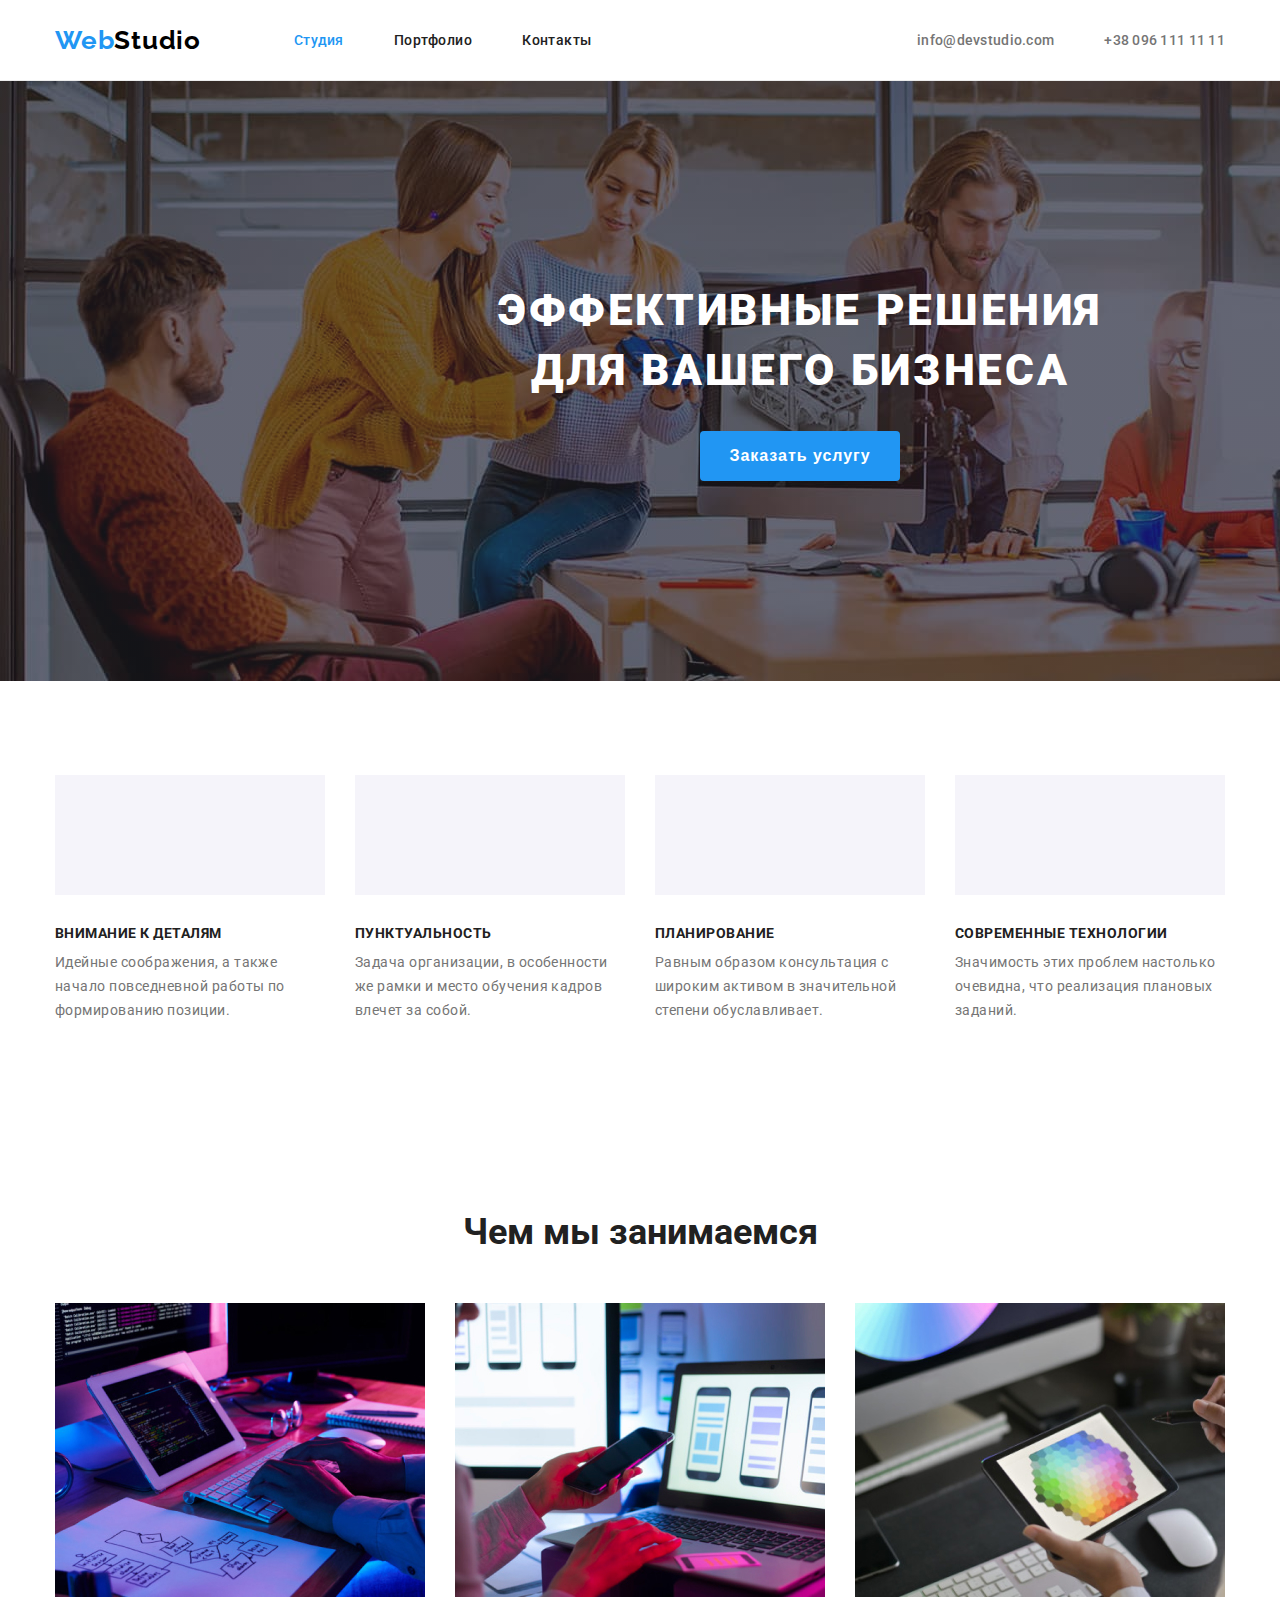
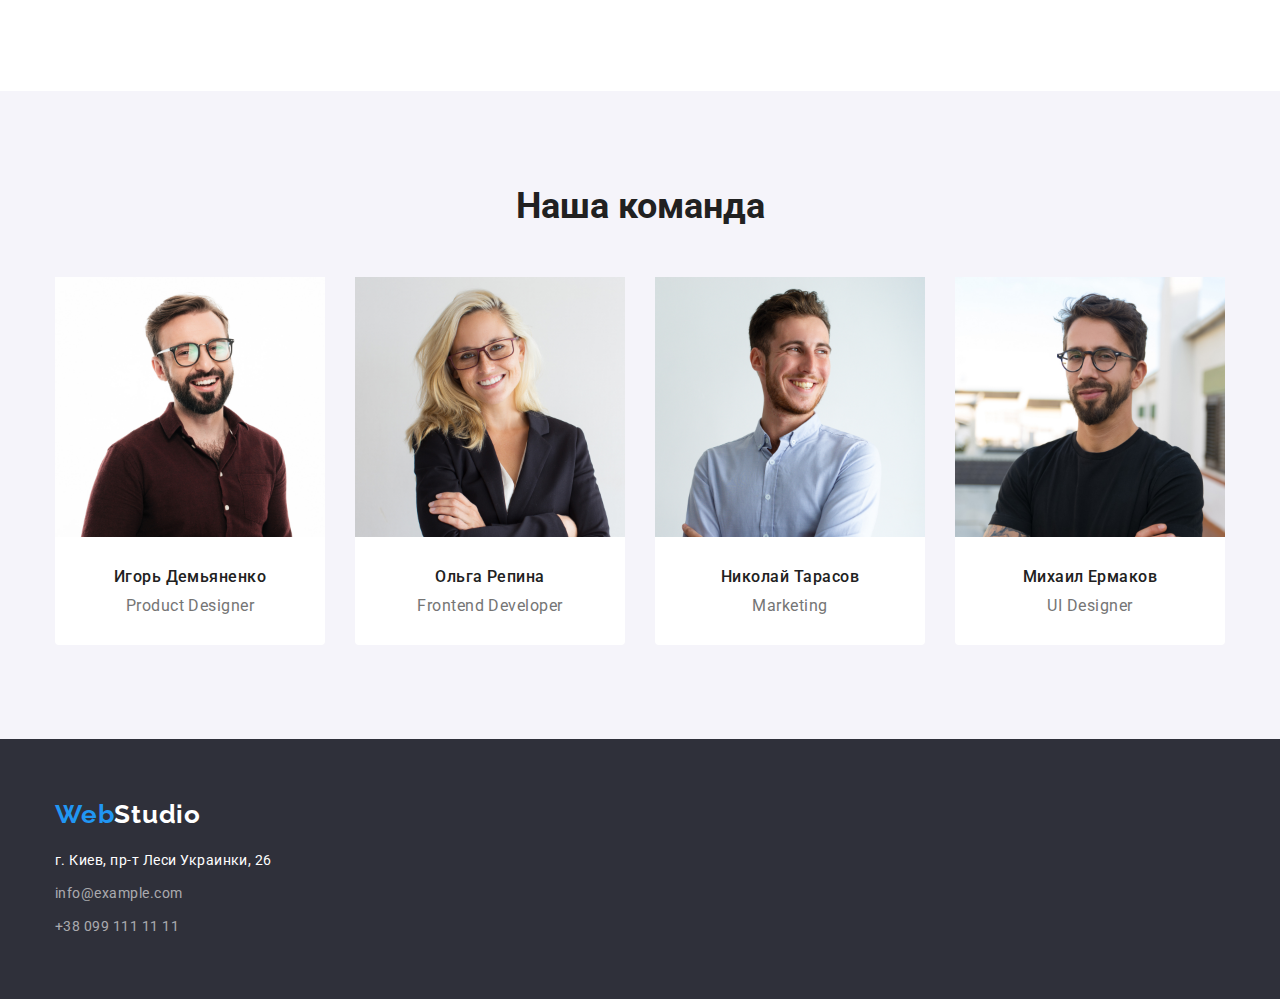
==== commit 4433ae6a: "hw03ver12submit08" ====
--- a/index.html
+++ b/index.html
@@ -64,7 +64,7 @@
                 Особенности
             </h2>
             <ul class="specialty">
-                <li class="item">
+                <li class="item icon-antenna">
                     <h3>
                         Внимание к деталям
                     </h3>
@@ -72,7 +72,7 @@
                         Идейные соображения, а также начало повседневной работы по формированию позиции.
                     </p>
                 </li>
-                <li class="item">
+                <li class="item icon-clock">
                     <h3>
                         Пунктуальность
                     </h3>
@@ -80,7 +80,7 @@
                         Задача организации, в особенности же рамки и место обучения кадров влечет за собой.
                     </p>
                 </li>
-                <li class="item">
+                <li class="item icon-diagram">
                     <h3>
                         Планирование
                     </h3>
@@ -88,7 +88,7 @@
                         Равным образом консультация с широким активом в значительной степени обуславливает.
                     </p>
                 </li>
-                <li class="item">
+                <li class="item icon-astronaut">
                     <h3>
                         Современные технологии
                     </h3>
--- a/css/styles.css
+++ b/css/styles.css
@@ -29,6 +29,9 @@
   text-decoration: none;
   font-style: normal;
 }
+header {
+  border-bottom: 1px solid #ececec;
+}
 .logo-web,
 .logo-studio,
 .logo-studiotwo {
@@ -114,13 +117,32 @@
 .centered {
   text-align: center;
 }
-.heroorder {
+.hero .heroorder {
+  background-image: linear-gradient(
+      to right,
+      rgba(47, 48, 58, 0.4),
+      rgba(47, 48, 58, 0.4)
+    ),
+    url(../images/headone.jpg);
+  background-size: cover;
+  background-repeat: no-repeat;
+  background-position: center;
+  width: 1600px;
+  min-height: 600px;
+  margin-left: auto;
+  margin-right: auto;
   padding-top: 200px;
   padding-bottom: 200px;
+  padding-left: 200px;
+  padding-right: 200px;
   letter-spacing: 0.06em;
 }
 .hero {
+  display: block;
   height: 600px;
+  width: 1600px;
+  margin-left: auto;
+  margin-right: auto;
   background-color: #2f303a;
 }
 .head-one {
@@ -176,6 +198,17 @@
 .specialty .item:nth-child(4n) {
   margin-right: 0;
 }
+.specialty .item::before {
+  display: block;
+  content: "";
+  height: 120px;
+  /*background-image: url(../images/iconantenna1.png);*/
+  background-color: #f5f4fa;
+  background-repeat: no-repeat;
+  background-size: contain;
+  background-position: center;
+  margin-bottom: 30px;
+}
 .specialty h3 {
   font-size: 14px;
   font-weight: 700;
@@ -265,6 +298,8 @@
 .name-team {
   padding-top: 30px;
   padding-bottom: 30px;
+  padding-left: 15px;
+  padding-right: 15px;
 }
 .people h3 {
   text-align: center;
@@ -284,17 +319,17 @@
 }
 .logo {
   display: inline-block;
-  margin-top: 60px;
-  margin-bottom: 0;
-  margin-left: 15px;
+  padding-top: 0;
+  margin-bottom: 0;
+}
+address {
+  margin-top: 20px;
 }
 .address-footer {
   display: inline-block;
   letter-spacing: 0.03em;
-  margin-top: 20px;
-  margin-bottom: 60px;
-  margin-left: 15px;
-  padding: 0;
+  padding: 0;
+  margin: 0;
 }
 .address-footer a {
   font-size: 14px;
@@ -311,22 +346,31 @@
 .address-footer li {
   margin-top: 9px;
 }
-.filter-portfolio ul {
+.address-footer li:first-child {
+  margin-top: 0;
+}
+.filter-portfolio {
+  display: block;
   display: flex;
   justify-content: center;
-  padding: 0;
+  margin-left: auto;
+  margin-right: auto;
+  padding: 0;
+}
+.filter-portfolio li {
+  margin-right: 8px;
+}
+.filter-portfolio li:last-child {
+  margin-right: 0;
 }
 .filter-portfolio button {
-  margin-right: 8px;
   border-style: none;
   color: var(--primary-text-color);
   background-color: #f5f4fa;
   border-radius: 4px;
   padding: 6px 22px 6px 22px;
   letter-spacing: 0.03em;
-}
-#last-button {
-  margin-right: 0;
+  cursor: pointer;
 }
 .filter-portfolio button:hover {
   background-color: var(--accent-color);
@@ -357,12 +401,11 @@
   display: block;
   display: flex;
   flex-wrap: wrap;
-  margin: 0 0 0 0;
+  margin: 50px 0 0 0;
 }
 .portf-portf .item {
   display: block;
-  width: ((100% -60px) / 3);
-  height: 404px;
+  width: 370px;
   flex-wrap: wrap;
   margin-right: 30px;
   margin-bottom: 30px;
@@ -409,6 +452,8 @@
 }
 footer {
   background-color: #2f303a;
+  padding-top: 60px;
+  padding-bottom: 60px;
 }
 .team {
   background-color: #f5f4fa;
